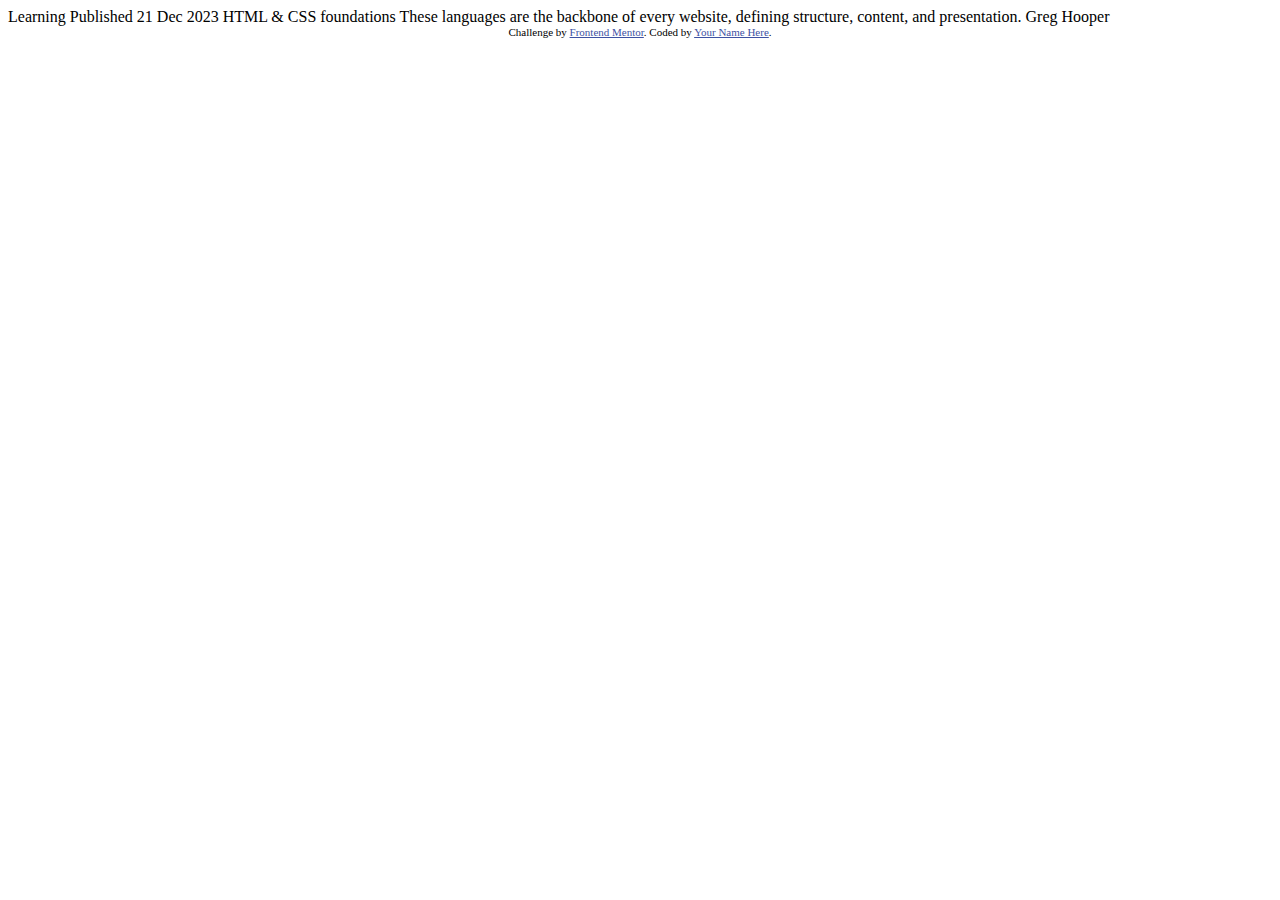
==== blog-preview-card-main/index.html @ 5a9a2e79 "add new challenge" ====
<!DOCTYPE html>
<html lang="en">
<head>
  <meta charset="UTF-8">
  <meta name="viewport" content="width=device-width, initial-scale=1.0"> <!-- displays site properly based on user's device -->

  <link rel="icon" type="image/png" sizes="32x32" href="./assets/images/favicon-32x32.png">
  
  <title>Frontend Mentor | Blog preview card</title>

  <!-- Feel free to remove these styles or customise in your own stylesheet 👍 -->
  <style>
    .attribution { font-size: 11px; text-align: center; }
    .attribution a { color: hsl(228, 45%, 44%); }
  </style>
</head>
<body>

  Learning

  Published 21 Dec 2023

  HTML & CSS foundations

  These languages are the backbone of every website, defining structure, content, and presentation.

  Greg Hooper
  
  <div class="attribution">
    Challenge by <a href="https://www.frontendmentor.io?ref=challenge" target="_blank">Frontend Mentor</a>. 
    Coded by <a href="#">Your Name Here</a>.
  </div>
</body>
</html>
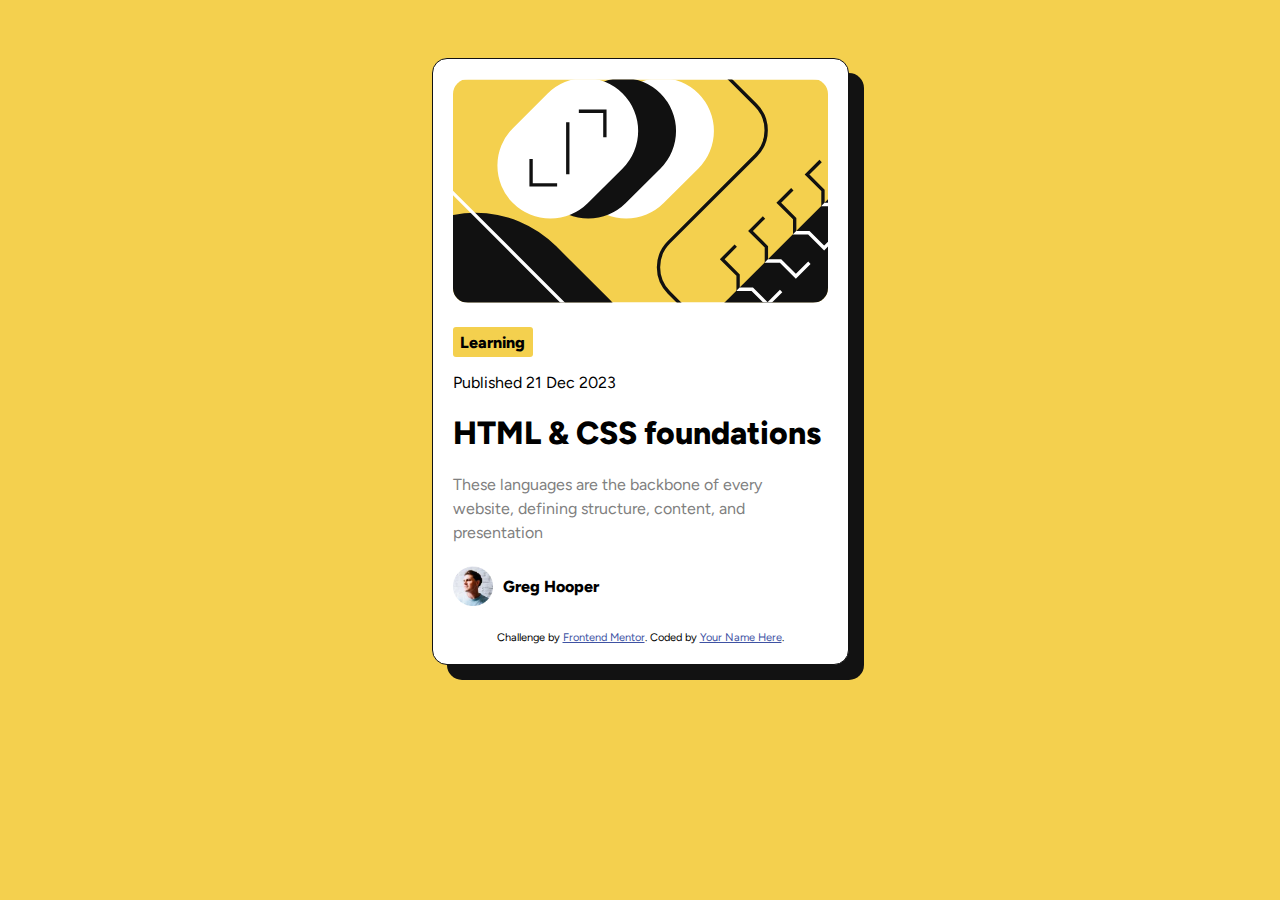
==== commit b575d636: "Finalisation page avec media querry" ====
--- a/blog-preview-card-main/index.html
+++ b/blog-preview-card-main/index.html
@@ -1,34 +1,28 @@
 <!DOCTYPE html>
 <html lang="en">
-<head>
-  <meta charset="UTF-8">
-  <meta name="viewport" content="width=device-width, initial-scale=1.0"> <!-- displays site properly based on user's device -->
-
-  <link rel="icon" type="image/png" sizes="32x32" href="./assets/images/favicon-32x32.png">
-  
-  <title>Frontend Mentor | Blog preview card</title>
-
-  <!-- Feel free to remove these styles or customise in your own stylesheet 👍 -->
-  <style>
-    .attribution { font-size: 11px; text-align: center; }
-    .attribution a { color: hsl(228, 45%, 44%); }
-  </style>
-</head>
-<body>
-
-  Learning
-
-  Published 21 Dec 2023
-
-  HTML & CSS foundations
-
-  These languages are the backbone of every website, defining structure, content, and presentation.
-
-  Greg Hooper
-  
-  <div class="attribution">
-    Challenge by <a href="https://www.frontendmentor.io?ref=challenge" target="_blank">Frontend Mentor</a>. 
-    Coded by <a href="#">Your Name Here</a>.
-  </div>
+  <head>
+    <meta charset="UTF-8" />
+    <meta name="viewport" content="width=device-width, initial-scale=1.0" />
+    <link rel="stylesheet" href="style.css" />
+    <link rel="icon" type="image/png" sizes="32x32" href="./assets/images/favicon-32x32.png"/>
+    <title>Frontend Mentor | Blog preview card</title>
+  </head>
+  <body>
+    <div class="container">
+      <div class="ombre"></div>
+      <div class="content">
+        <img class="illustration" src="../blog-preview-card-main/assets/images/illustration-article.svg" alt="illustration"/>
+          <span class="learning"><p>Learning</p></span>
+            <p>Published 21 Dec 2023</p>
+            <h1>HTML & CSS foundations</h1>
+            <p class="description"> These languages are the backbone of every website,
+            defining structure, content, and presentation</p>
+            <div class="tag"><img src="../blog-preview-card-main/assets/images/image-avatar.webp"/><p>Greg Hooper</p></div><br>
+            <div class="attribution">
+              Challenge by
+              <a href="https://www.frontendmentor.io?ref=challenge" target="_blank">Frontend Mentor</a>. Coded by <a href="#">Your Name Here</a>.
+            </div>    
+      </div>
+    </div>
 </body>
-</html>+</html>
--- a/blog-preview-card-main/style.css
+++ b/blog-preview-card-main/style.css
@@ -0,0 +1,99 @@
+@import url('https://fonts.googleapis.com/css2?family=Figtree&display=swap');
+body {
+  background-color: hsl(47, 88%, 63%);
+  font-size: 16px;
+  font-family: 'Figtree';
+  display: flex;
+  justify-content: center;
+  align-items: center;
+}
+h1,.learning{
+  font-weight: 800;
+}
+h1:hover{
+  color: hsl(47, 88%, 63%);
+  transition:  300ms;
+  cursor: pointer;
+}
+.learning{
+  margin-top: 20px;
+  background-color: hsl(47, 88%, 63%);
+  width: 80px;
+  text-align: center;
+  border-radius: 3px;
+  height: 30px;
+  display: flex;
+  justify-content: center;
+}
+.learning > p{
+  margin-top: auto;
+  margin-bottom: auto;
+}
+.description{
+  color: hsl(0, 0%, 50%);
+  max-width: 320px; 
+  align-items: center;
+  line-height: 1.5em;
+}
+.container{
+  margin-top: 50px;
+  position: relative;
+  display: flex;
+  align-items: center;
+}
+.content {
+  position: relative;
+  background-color: hsl(0, 0%, 100%);
+  border: 1px solid hsl(0, 0%, 7%);
+  border-radius: 15px;
+  padding: 20px;
+  width: 375px;
+  z-index: 1; /* Increase z-index value */
+}
+.illustration{
+  border-radius: 15px;
+  width: 100%;
+}
+.attribution {
+  font-size: 11px;
+  text-align: center;
+}
+.attribution a {
+  color: hsl(228, 45%, 44%);
+}
+.tag{
+  display: flex;
+  flex-direction: row;
+}
+.tag > p{
+  padding-left: 10px;
+  font-weight: 800;
+}
+.tag > img {
+  justify-content: center;
+  align-items: center;
+  width: 40px;
+  height: 40px;
+  padding-top: 5px;
+  padding-bottom: 5px;
+}
+
+.ombre {
+  position: absolute;
+  top: 15px;
+  left: 15px;
+  width: 100%;
+  height: 100%;
+  border-radius: 15px;
+  background-color: hsl(0, 0%, 7%);
+  z-index: 1; /* Lower z-index value */
+}
+@media (max-width:375px){
+.container{
+  margin: 30px;
+}
+.content{
+  width: 100%;
+  height: 100%;
+}
+}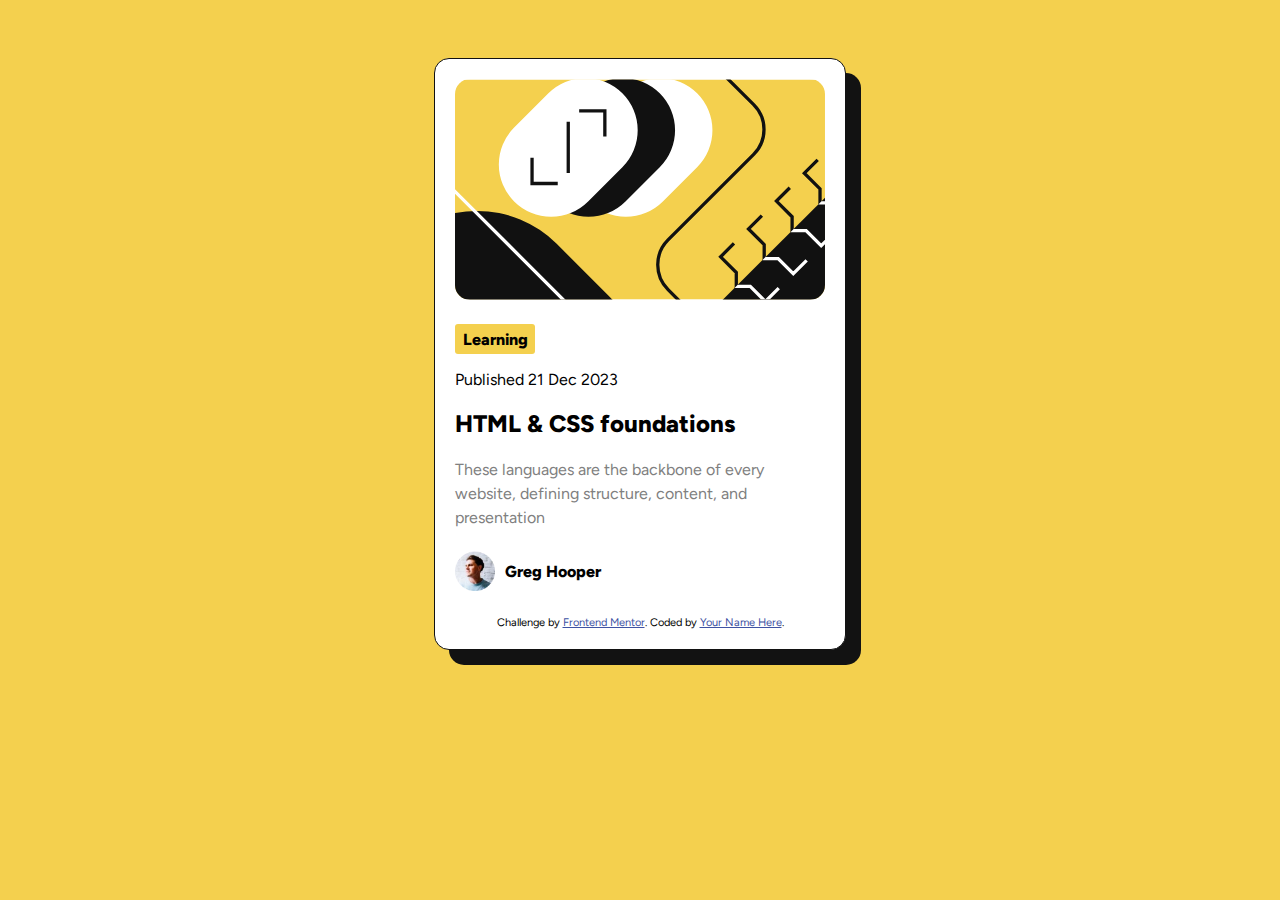
==== commit 866eaeeb: "correction bug" ====
--- a/blog-preview-card-main/index.html
+++ b/blog-preview-card-main/index.html
@@ -11,13 +11,13 @@
     <div class="container">
       <div class="ombre"></div>
       <div class="content">
-        <img class="illustration" src="../blog-preview-card-main/assets/images/illustration-article.svg" alt="illustration"/>
+        <img class="illustration" src="./assets/images/illustration-article.svg" alt="illustration"/>
           <span class="learning"><p>Learning</p></span>
             <p>Published 21 Dec 2023</p>
-            <h1>HTML & CSS foundations</h1>
+            <h2>HTML & CSS foundations</h2>
             <p class="description"> These languages are the backbone of every website,
             defining structure, content, and presentation</p>
-            <div class="tag"><img src="../blog-preview-card-main/assets/images/image-avatar.webp"/><p>Greg Hooper</p></div><br>
+            <div class="tag"><img src="./assets/images/image-avatar.webp"/><p>Greg Hooper</p></div><br>
             <div class="attribution">
               Challenge by
               <a href="https://www.frontendmentor.io?ref=challenge" target="_blank">Frontend Mentor</a>. Coded by <a href="#">Your Name Here</a>.
--- a/blog-preview-card-main/style.css
+++ b/blog-preview-card-main/style.css
@@ -7,10 +7,10 @@
   justify-content: center;
   align-items: center;
 }
-h1,.learning{
+h2,.learning{
   font-weight: 800;
 }
-h1:hover{
+h2:hover{
   color: hsl(47, 88%, 63%);
   transition:  300ms;
   cursor: pointer;
@@ -47,7 +47,7 @@
   border: 1px solid hsl(0, 0%, 7%);
   border-radius: 15px;
   padding: 20px;
-  width: 375px;
+  width: 370px;
   z-index: 1; /* Increase z-index value */
 }
 .illustration{
@@ -90,6 +90,7 @@
 }
 @media (max-width:375px){
 .container{
+  width: 100%;
   margin: 30px;
 }
 .content{
